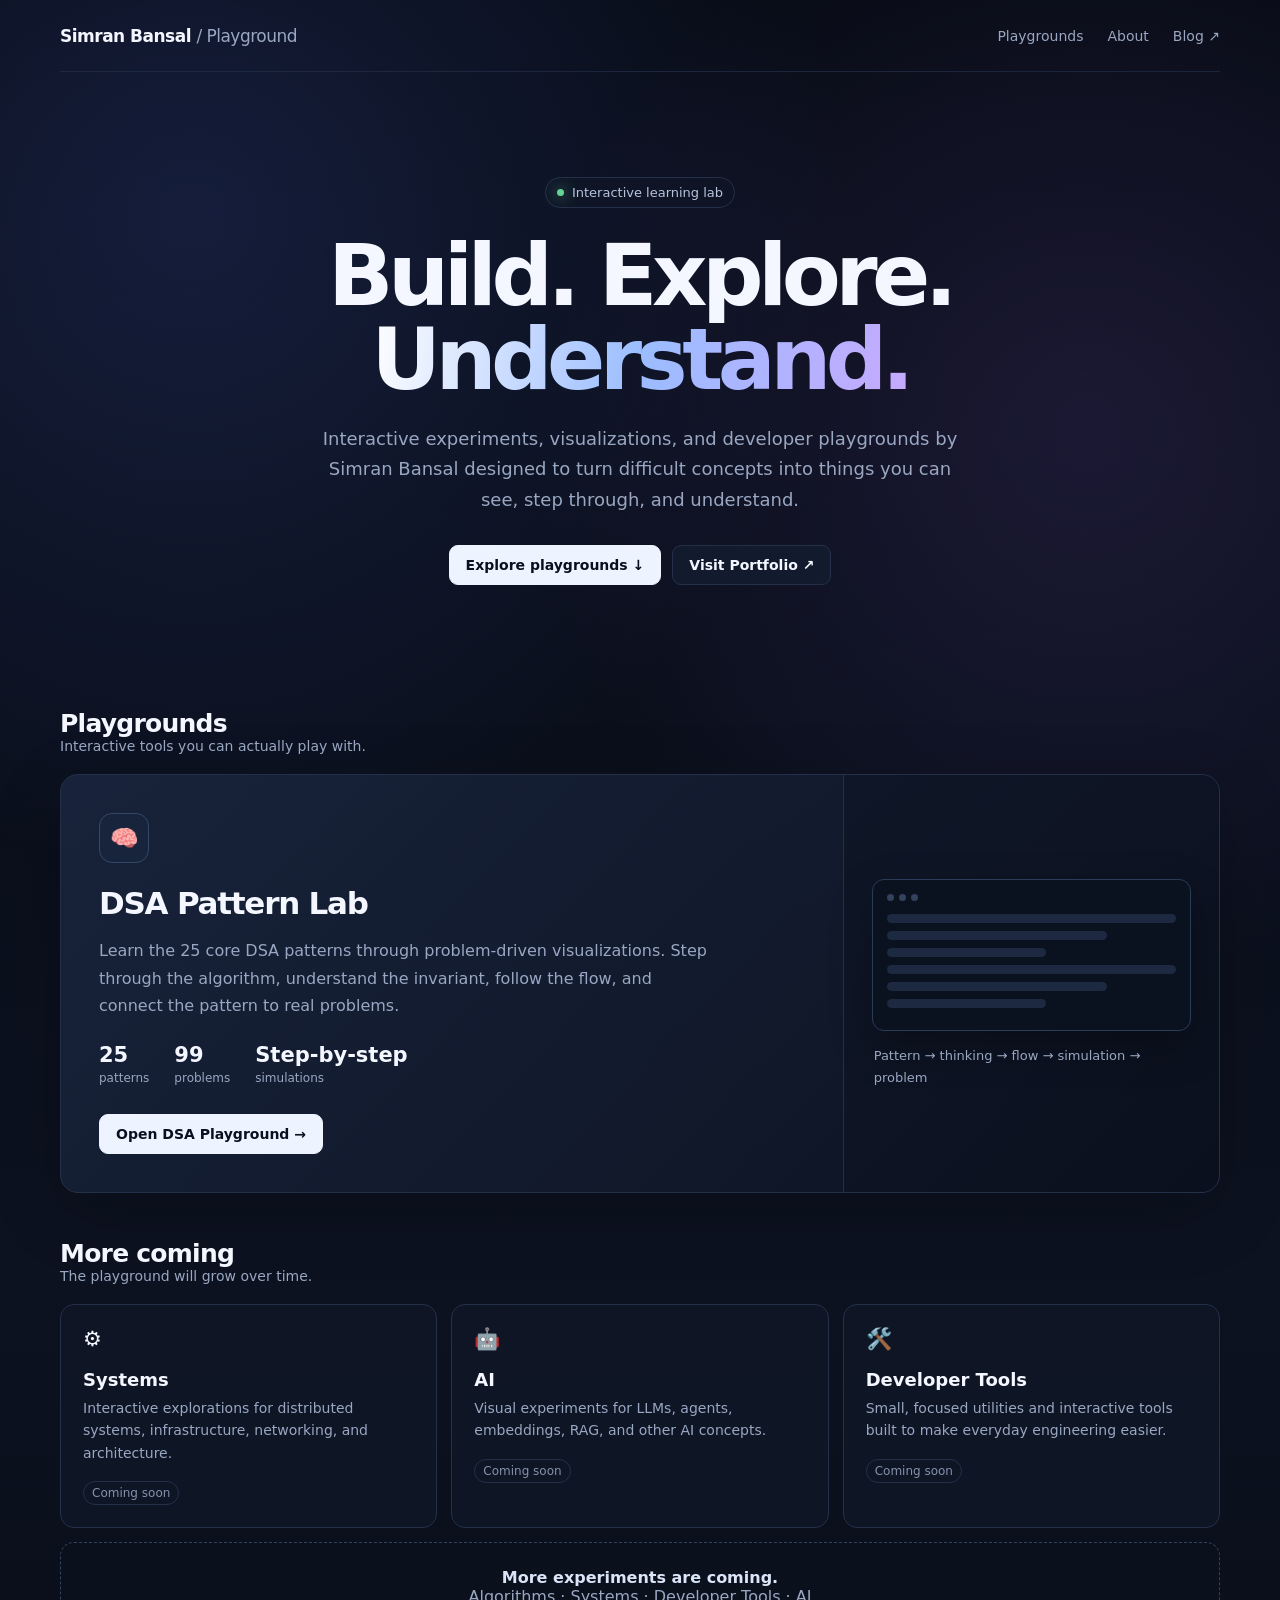
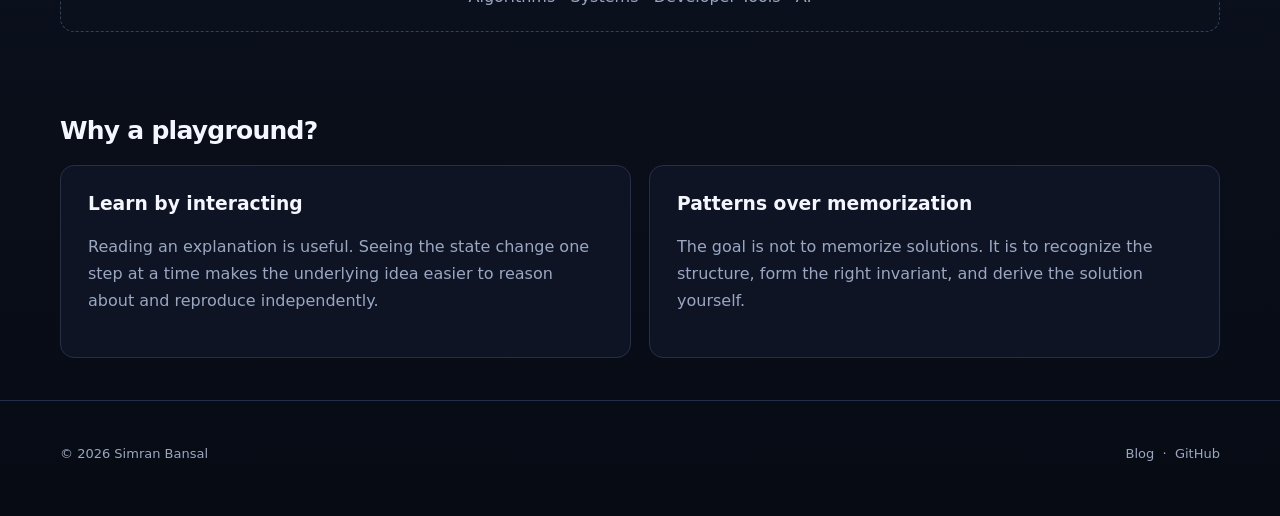
==== index.html @ f6f0a52d "Add files via upload" ====
<!doctype html>
<html lang="en">
<head>
<meta charset="utf-8">
<meta name="viewport" content="width=device-width, initial-scale=1">
<meta name="description" content="Siban Bansal Playground — interactive experiments, visualizations and tools for developers and learners.">
<title>Playground - Simran Bansal</title>
<style>
:root{
  --bg:#070b14;--bg2:#0c1220;--card:rgba(16,23,39,.78);
  --text:#f4f7ff;--muted:#99a7c2;--line:#24304a;
  --accent:#8ab4ff;--accent2:#b79cff;--max:1160px
}
*{box-sizing:border-box}
html{scroll-behavior:smooth}
body{
  margin:0;color:var(--text);font-family:Inter,ui-sans-serif,system-ui,-apple-system,BlinkMacSystemFont,"Segoe UI",sans-serif;
  background:
    radial-gradient(circle at 15% 10%,rgba(89,120,255,.16),transparent 30%),
    radial-gradient(circle at 85% 20%,rgba(164,107,255,.12),transparent 28%),
    linear-gradient(180deg,var(--bg),var(--bg2) 60%,var(--bg))
}
a{color:inherit;text-decoration:none}
.container{width:min(var(--max),calc(100% - 40px));margin:auto}
nav{
  height:72px;display:flex;align-items:center;justify-content:space-between;
  border-bottom:1px solid rgba(36,48,74,.65)
}
.brand{font-weight:750;letter-spacing:-.03em;font-size:17px}
.brand span{color:var(--muted);font-weight:500}
.navlinks{display:flex;gap:24px;color:var(--muted);font-size:14px}
.navlinks a:hover{color:var(--text)}
.hero{padding:105px 0 82px;text-align:center}
.eyebrow{
  display:inline-flex;align-items:center;gap:8px;padding:7px 11px;border:1px solid var(--line);
  border-radius:999px;background:rgba(16,23,39,.6);color:#b7c4dd;font-size:13px
}
.dot{width:7px;height:7px;border-radius:50%;background:#65d391;box-shadow:0 0 15px #65d391}
h1{
  font-size:clamp(48px,8vw,86px);line-height:.98;letter-spacing:-.065em;
  margin:25px 0 22px;font-weight:800
}
.gradient{background:linear-gradient(100deg,#fff,#9bbdff 50%,#c6a9ff);-webkit-background-clip:text;background-clip:text;color:transparent}
.hero p{max-width:650px;margin:0 auto;color:var(--muted);font-size:18px;line-height:1.7}
.actions{display:flex;justify-content:center;gap:11px;margin-top:30px;flex-wrap:wrap}
.btn{
  display:inline-flex;align-items:center;gap:8px;padding:11px 16px;border-radius:9px;
  border:1px solid var(--line);background:#121b2e;font-size:14px;font-weight:650
}
.btn.primary{background:#eef4ff;color:#0a1020;border-color:#eef4ff}
.btn:hover{transform:translateY(-1px)}
section{padding:42px 0}
.section-head{display:flex;justify-content:space-between;align-items:end;margin-bottom:20px}
.section-head h2{margin:0;font-size:25px;letter-spacing:-.03em}
.section-head p{margin:0;color:var(--muted);font-size:14px}
.feature{
  display:grid;grid-template-columns:1.35fr .65fr;gap:0;overflow:hidden;
  border:1px solid var(--line);border-radius:18px;background:linear-gradient(135deg,rgba(25,37,62,.9),rgba(12,18,32,.94));
  box-shadow:0 20px 70px rgba(0,0,0,.2)
}
.feature-main{padding:38px}
.icon{
  width:50px;height:50px;border:1px solid #354766;border-radius:13px;
  display:grid;place-items:center;background:#17243b;font-size:23px
}
.feature h3{font-size:31px;letter-spacing:-.04em;margin:22px 0 10px}
.feature p{color:var(--muted);max-width:620px;line-height:1.7}
.stats{display:flex;gap:25px;margin:24px 0 28px;flex-wrap:wrap}
.stat strong{display:block;font-size:21px}.stat span{font-size:12px;color:var(--muted)}
.feature-side{
  border-left:1px solid var(--line);padding:28px;background:rgba(5,9,18,.22);
  display:flex;flex-direction:column;justify-content:center
}
.mock{
  border:1px solid #2b3b5a;border-radius:12px;background:#0a111f;padding:14px;
  box-shadow:0 15px 40px rgba(0,0,0,.3)
}
.mockbar{display:flex;gap:5px;margin-bottom:13px}.mockbar i{width:7px;height:7px;border-radius:50%;background:#33425d}
.mockrow{height:9px;border-radius:99px;background:#1c2941;margin:8px 0}.mockrow.short{width:55%}.mockrow.mid{width:76%}
.cards{display:grid;grid-template-columns:repeat(3,1fr);gap:14px}
.card{
  padding:22px;border:1px solid var(--line);border-radius:14px;background:var(--card);
  transition:.2s ease
}
.card:hover{transform:translateY(-3px);border-color:#3a4d70}
.card .cardicon{font-size:21px;margin-bottom:18px}
.card h3{margin:0 0 7px;font-size:18px}.card p{margin:0;color:var(--muted);font-size:14px;line-height:1.6}
.status{display:inline-block;margin-top:17px;color:#8492ac;font-size:12px;border:1px solid var(--line);padding:4px 8px;border-radius:999px}
.coming{
  margin-top:14px;padding:25px;border:1px dashed #33415d;border-radius:14px;text-align:center;
  color:var(--muted);background:rgba(12,18,32,.4)
}
.coming strong{color:#dbe5f8}
.about{
  display:grid;grid-template-columns:1fr 1fr;gap:18px
}
.aboutbox{padding:27px;border:1px solid var(--line);border-radius:14px;background:var(--card)}
.aboutbox h3{margin-top:0}.aboutbox p{color:var(--muted);line-height:1.7}
footer{padding:45px 0 55px;border-top:1px solid var(--line);color:var(--muted);font-size:13px}
.footerrow{display:flex;justify-content:space-between;gap:15px;flex-wrap:wrap}
@media(max-width:850px){
  .feature,.about{grid-template-columns:1fr}.feature-side{border-left:0;border-top:1px solid var(--line)}
  .cards{grid-template-columns:1fr 1fr}.hero{padding-top:75px}
}
@media(max-width:560px){
  .container{width:min(var(--max),calc(100% - 28px))}
  .navlinks{gap:12px}.navlinks a:nth-child(2){display:none}
  .cards{grid-template-columns:1fr}.feature-main{padding:27px}h1{font-size:50px}
}
</style>
</head>
<body>

<header>
  <div class="container">
    <nav>
      <a class="brand" href="/">Simran Bansal <span>/ Playground</span></a>
      <div class="navlinks">
        <a href="#playgrounds">Playgrounds</a>
        <a href="#about">About</a>
        <a href="https://blog.sibansal.dev/" target="_blank" rel="noopener">Blog ↗</a>
      </div>
    </nav>
  </div>
</header>

<main>
  <section class="hero">
    <div class="container">
      <div class="eyebrow"><span class="dot"></span> Interactive learning lab</div>
      <h1>Build. Explore.<br><span class="gradient">Understand.</span></h1>
      <p>
        Interactive experiments, visualizations, and developer playgrounds by Simran Bansal
        designed to turn difficult concepts into things you can see, step through, and understand.
      </p>
      <div class="actions">
        <a class="btn primary" href="#playgrounds">Explore playgrounds ↓</a>
        <a class="btn" href="https://sibansal.dev/" target="_blank" rel="noopener">Visit Portfolio ↗</a>
      </div>
    </div>
  </section>

  <section id="playgrounds">
    <div class="container">
      <div class="section-head">
        <div>
          <h2>Playgrounds</h2>
          <p>Interactive tools you can actually play with.</p>
        </div>
      </div>

      <article class="feature">
        <div class="feature-main">
          <div class="icon">🧠</div>
          <h3>DSA Pattern Lab</h3>
          <p>
            Learn the 25 core DSA patterns through problem-driven visualizations.
            Step through the algorithm, understand the invariant, follow the flow,
            and connect the pattern to real problems.
          </p>
          <div class="stats">
            <div class="stat"><strong>25</strong><span>patterns</span></div>
            <div class="stat"><strong>99</strong><span>problems</span></div>
            <div class="stat"><strong>Step-by-step</strong><span>simulations</span></div>
          </div>
          <a class="btn primary" href="https://sibansal.github.io/playground/dsa_25_patterns_all_article_problems_interactive.html" target="_blank" rel="noopener">
            Open DSA Playground →
          </a>
        </div>
        <div class="feature-side">
          <div class="mock" aria-hidden="true">
            <div class="mockbar"><i></i><i></i><i></i></div>
            <div class="mockrow"></div>
            <div class="mockrow mid"></div>
            <div class="mockrow short"></div>
            <div class="mockrow"></div>
            <div class="mockrow mid"></div>
            <div class="mockrow short"></div>
          </div>
          <p style="font-size:13px;color:var(--muted);margin:14px 2px 0">
            Pattern → thinking → flow → simulation → problem
          </p>
        </div>
      </article>

      <div class="section-head" style="margin-top:46px">
        <div><h2>More coming</h2><p>The playground will grow over time.</p></div>
      </div>

      <div class="cards">
        <article class="card">
          <div class="cardicon">⚙️</div>
          <h3>Systems</h3>
          <p>Interactive explorations for distributed systems, infrastructure, networking, and architecture.</p>
          <span class="status">Coming soon</span>
        </article>
        <article class="card">
          <div class="cardicon">🤖</div>
          <h3>AI</h3>
          <p>Visual experiments for LLMs, agents, embeddings, RAG, and other AI concepts.</p>
          <span class="status">Coming soon</span>
        </article>
        <article class="card">
          <div class="cardicon">🛠️</div>
          <h3>Developer Tools</h3>
          <p>Small, focused utilities and interactive tools built to make everyday engineering easier.</p>
          <span class="status">Coming soon</span>
        </article>
      </div>

      <div class="coming">
        <strong>More experiments are coming.</strong><br>
        Algorithms · Systems · Developer Tools · AI
      </div>
    </div>
  </section>

  <section id="about">
    <div class="container">
      <div class="section-head"><div><h2>Why a playground?</h2></div></div>
      <div class="about">
        <div class="aboutbox">
          <h3>Learn by interacting</h3>
          <p>
            Reading an explanation is useful. Seeing the state change one step at a time
            makes the underlying idea easier to reason about and reproduce independently.
          </p>
        </div>
        <div class="aboutbox">
          <h3>Patterns over memorization</h3>
          <p>
            The goal is not to memorize solutions. It is to recognize the structure,
            form the right invariant, and derive the solution yourself.
          </p>
        </div>
      </div>
    </div>
  </section>
</main>

<footer>
  <div class="container footerrow">
    <span>© 2026 Simran Bansal</span>
    <span>
      <a href="https://blog.sibansal.dev/" target="_blank" rel="noopener">Blog</a>
      &nbsp;·&nbsp;
      <a href="https://github.com/sibansal" target="_blank" rel="noopener">GitHub</a>
    </span>
  </div>
</footer>

</body>
</html>
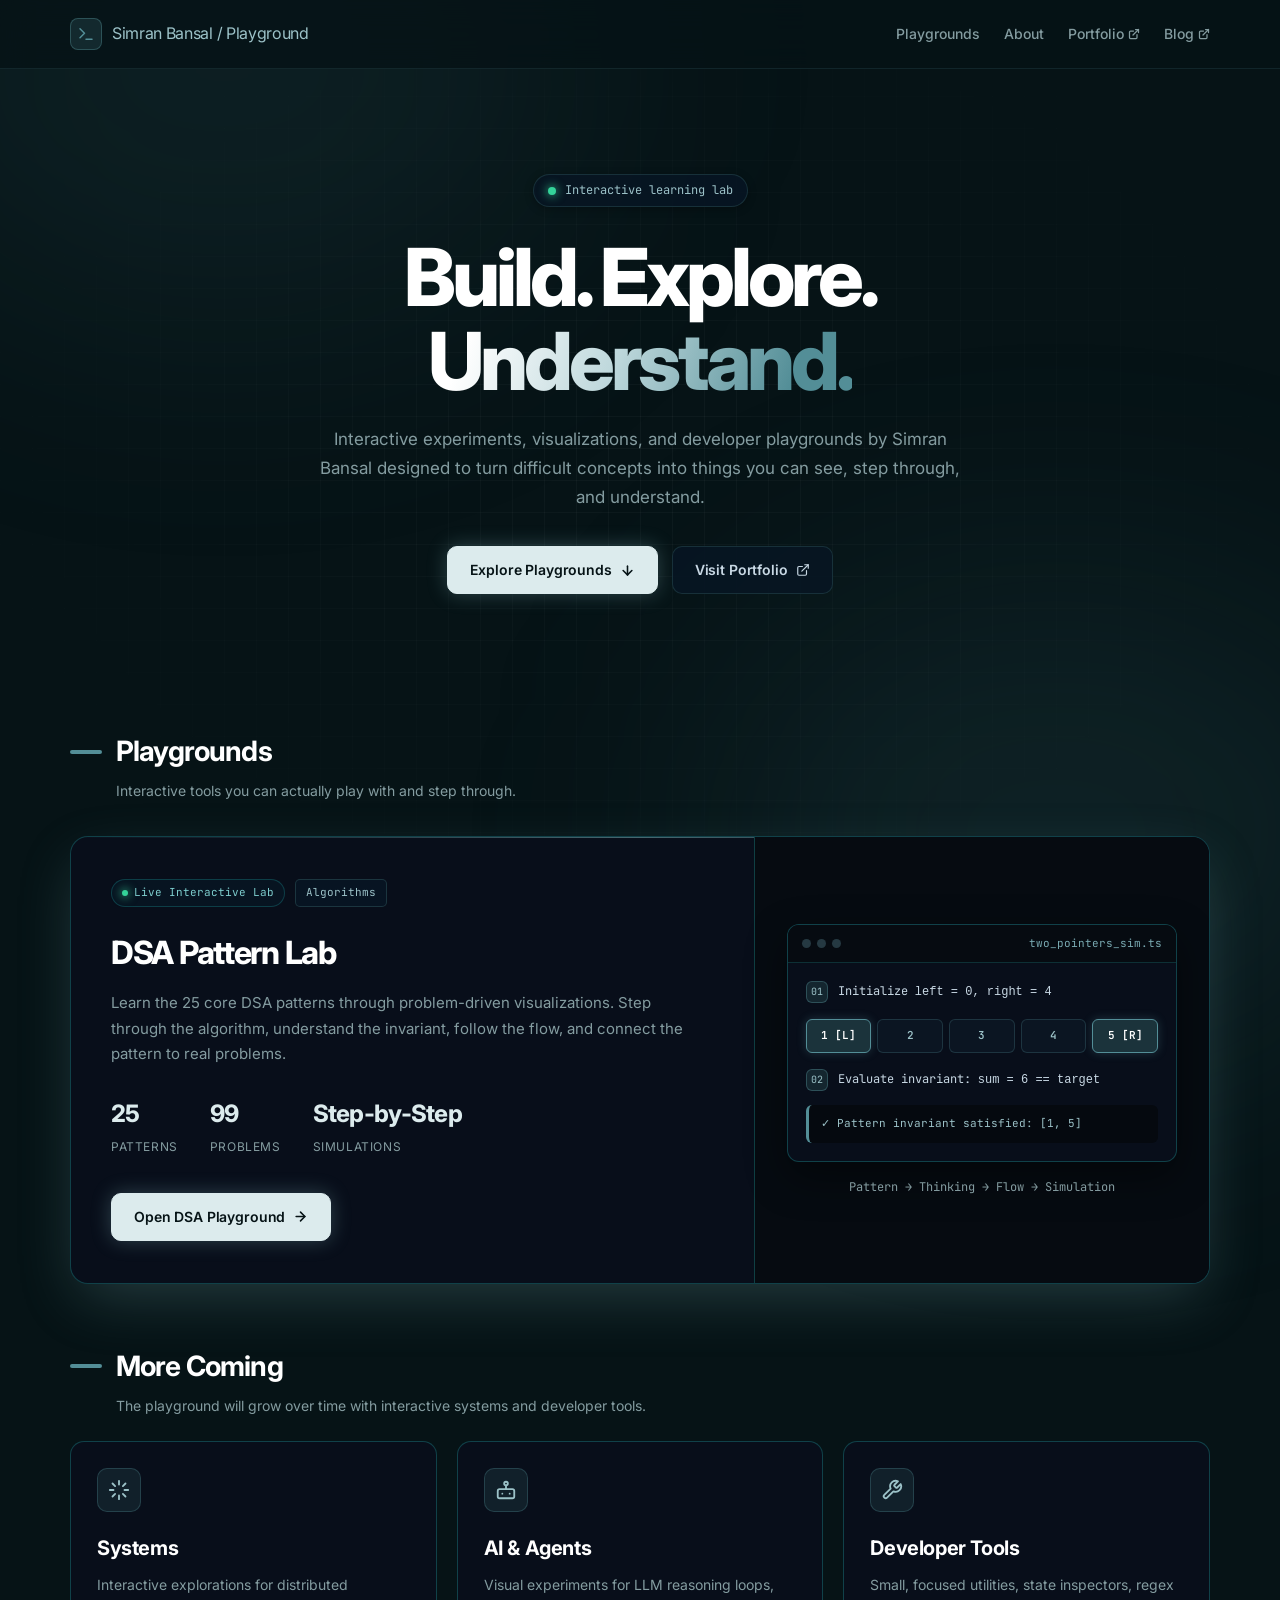
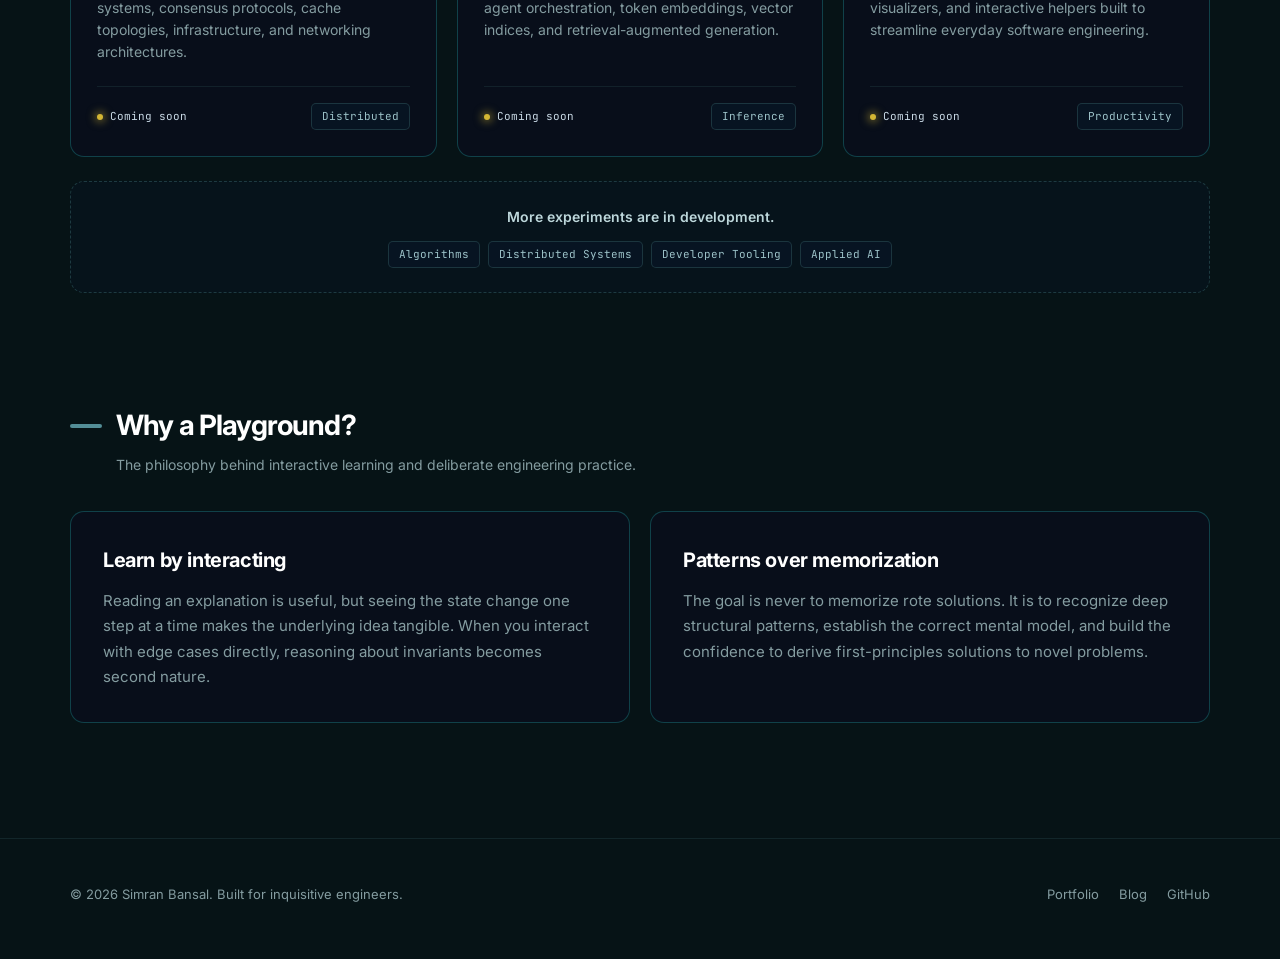
==== commit 4b21a3ac: "feat: adopt Dark Teal theme and modularize into plain HTML/CSS/JS" ====
--- a/index.html
+++ b/index.html
@@ -1,253 +1,371 @@
 <!doctype html>
-<html lang="en">
+<html lang="en" class="scroll-smooth">
+
 <head>
-<meta charset="utf-8">
-<meta name="viewport" content="width=device-width, initial-scale=1">
-<meta name="description" content="Siban Bansal Playground — interactive experiments, visualizations and tools for developers and learners.">
-<title>Playground - Simran Bansal</title>
-<style>
-:root{
-  --bg:#070b14;--bg2:#0c1220;--card:rgba(16,23,39,.78);
-  --text:#f4f7ff;--muted:#99a7c2;--line:#24304a;
-  --accent:#8ab4ff;--accent2:#b79cff;--max:1160px
-}
-*{box-sizing:border-box}
-html{scroll-behavior:smooth}
-body{
-  margin:0;color:var(--text);font-family:Inter,ui-sans-serif,system-ui,-apple-system,BlinkMacSystemFont,"Segoe UI",sans-serif;
-  background:
-    radial-gradient(circle at 15% 10%,rgba(89,120,255,.16),transparent 30%),
-    radial-gradient(circle at 85% 20%,rgba(164,107,255,.12),transparent 28%),
-    linear-gradient(180deg,var(--bg),var(--bg2) 60%,var(--bg))
-}
-a{color:inherit;text-decoration:none}
-.container{width:min(var(--max),calc(100% - 40px));margin:auto}
-nav{
-  height:72px;display:flex;align-items:center;justify-content:space-between;
-  border-bottom:1px solid rgba(36,48,74,.65)
-}
-.brand{font-weight:750;letter-spacing:-.03em;font-size:17px}
-.brand span{color:var(--muted);font-weight:500}
-.navlinks{display:flex;gap:24px;color:var(--muted);font-size:14px}
-.navlinks a:hover{color:var(--text)}
-.hero{padding:105px 0 82px;text-align:center}
-.eyebrow{
-  display:inline-flex;align-items:center;gap:8px;padding:7px 11px;border:1px solid var(--line);
-  border-radius:999px;background:rgba(16,23,39,.6);color:#b7c4dd;font-size:13px
-}
-.dot{width:7px;height:7px;border-radius:50%;background:#65d391;box-shadow:0 0 15px #65d391}
-h1{
-  font-size:clamp(48px,8vw,86px);line-height:.98;letter-spacing:-.065em;
-  margin:25px 0 22px;font-weight:800
-}
-.gradient{background:linear-gradient(100deg,#fff,#9bbdff 50%,#c6a9ff);-webkit-background-clip:text;background-clip:text;color:transparent}
-.hero p{max-width:650px;margin:0 auto;color:var(--muted);font-size:18px;line-height:1.7}
-.actions{display:flex;justify-content:center;gap:11px;margin-top:30px;flex-wrap:wrap}
-.btn{
-  display:inline-flex;align-items:center;gap:8px;padding:11px 16px;border-radius:9px;
-  border:1px solid var(--line);background:#121b2e;font-size:14px;font-weight:650
-}
-.btn.primary{background:#eef4ff;color:#0a1020;border-color:#eef4ff}
-.btn:hover{transform:translateY(-1px)}
-section{padding:42px 0}
-.section-head{display:flex;justify-content:space-between;align-items:end;margin-bottom:20px}
-.section-head h2{margin:0;font-size:25px;letter-spacing:-.03em}
-.section-head p{margin:0;color:var(--muted);font-size:14px}
-.feature{
-  display:grid;grid-template-columns:1.35fr .65fr;gap:0;overflow:hidden;
-  border:1px solid var(--line);border-radius:18px;background:linear-gradient(135deg,rgba(25,37,62,.9),rgba(12,18,32,.94));
-  box-shadow:0 20px 70px rgba(0,0,0,.2)
-}
-.feature-main{padding:38px}
-.icon{
-  width:50px;height:50px;border:1px solid #354766;border-radius:13px;
-  display:grid;place-items:center;background:#17243b;font-size:23px
-}
-.feature h3{font-size:31px;letter-spacing:-.04em;margin:22px 0 10px}
-.feature p{color:var(--muted);max-width:620px;line-height:1.7}
-.stats{display:flex;gap:25px;margin:24px 0 28px;flex-wrap:wrap}
-.stat strong{display:block;font-size:21px}.stat span{font-size:12px;color:var(--muted)}
-.feature-side{
-  border-left:1px solid var(--line);padding:28px;background:rgba(5,9,18,.22);
-  display:flex;flex-direction:column;justify-content:center
-}
-.mock{
-  border:1px solid #2b3b5a;border-radius:12px;background:#0a111f;padding:14px;
-  box-shadow:0 15px 40px rgba(0,0,0,.3)
-}
-.mockbar{display:flex;gap:5px;margin-bottom:13px}.mockbar i{width:7px;height:7px;border-radius:50%;background:#33425d}
-.mockrow{height:9px;border-radius:99px;background:#1c2941;margin:8px 0}.mockrow.short{width:55%}.mockrow.mid{width:76%}
-.cards{display:grid;grid-template-columns:repeat(3,1fr);gap:14px}
-.card{
-  padding:22px;border:1px solid var(--line);border-radius:14px;background:var(--card);
-  transition:.2s ease
-}
-.card:hover{transform:translateY(-3px);border-color:#3a4d70}
-.card .cardicon{font-size:21px;margin-bottom:18px}
-.card h3{margin:0 0 7px;font-size:18px}.card p{margin:0;color:var(--muted);font-size:14px;line-height:1.6}
-.status{display:inline-block;margin-top:17px;color:#8492ac;font-size:12px;border:1px solid var(--line);padding:4px 8px;border-radius:999px}
-.coming{
-  margin-top:14px;padding:25px;border:1px dashed #33415d;border-radius:14px;text-align:center;
-  color:var(--muted);background:rgba(12,18,32,.4)
-}
-.coming strong{color:#dbe5f8}
-.about{
-  display:grid;grid-template-columns:1fr 1fr;gap:18px
-}
-.aboutbox{padding:27px;border:1px solid var(--line);border-radius:14px;background:var(--card)}
-.aboutbox h3{margin-top:0}.aboutbox p{color:var(--muted);line-height:1.7}
-footer{padding:45px 0 55px;border-top:1px solid var(--line);color:var(--muted);font-size:13px}
-.footerrow{display:flex;justify-content:space-between;gap:15px;flex-wrap:wrap}
-@media(max-width:850px){
-  .feature,.about{grid-template-columns:1fr}.feature-side{border-left:0;border-top:1px solid var(--line)}
-  .cards{grid-template-columns:1fr 1fr}.hero{padding-top:75px}
-}
-@media(max-width:560px){
-  .container{width:min(var(--max),calc(100% - 28px))}
-  .navlinks{gap:12px}.navlinks a:nth-child(2){display:none}
-  .cards{grid-template-columns:1fr}.feature-main{padding:27px}h1{font-size:50px}
-}
-</style>
+  <meta charset="utf-8">
+  <meta name="viewport" content="width=device-width, initial-scale=1">
+  <title>Playground — Simran Bansal</title>
+  <meta name="description"
+    content="Simran Bansal Playground — interactive experiments, visualizations, and developer labs designed to turn complex concepts into intuitive systems.">
+  <link rel="icon" type="image/svg+xml"
+    href="data:image/svg+xml,<svg xmlns='http://www.w3.org/2000/svg' viewBox='0 0 24 24' fill='none' stroke='%23538e97' stroke-width='2'><path d='M4 17l6-6-6-6M12 19h8'/></svg>">
+  <link rel="preconnect" href="https://fonts.googleapis.com">
+  <link rel="preconnect" href="https://fonts.gstatic.com" crossorigin>
+  <link
+    href="https://fonts.googleapis.com/css2?family=Inter:wght@300;400;500;600;700;800&family=JetBrains+Mono:wght@400;500;600&display=swap"
+    rel="stylesheet">
+  <link rel="stylesheet" href="css/theme.css">
+  <link rel="stylesheet" href="css/main.css">
 </head>
+
 <body>
 
-<header>
-  <div class="container">
-    <nav>
-      <a class="brand" href="/">Simran Bansal <span>/ Playground</span></a>
-      <div class="navlinks">
-        <a href="#playgrounds">Playgrounds</a>
-        <a href="#about">About</a>
-        <a href="https://blog.sibansal.dev/" target="_blank" rel="noopener">Blog ↗</a>
-      </div>
-    </nav>
-  </div>
-</header>
-
-<main>
-  <section class="hero">
+  <!-- Ambient Glow Layers (sibansal v3.0 BgGlow) -->
+  <div class="bg-glow-tl" aria-hidden="true"></div>
+  <div class="bg-glow-br" aria-hidden="true"></div>
+  <div class="bg-grid-faint" aria-hidden="true"></div>
+
+  <!-- Header / Navigation -->
+  <header>
     <div class="container">
-      <div class="eyebrow"><span class="dot"></span> Interactive learning lab</div>
-      <h1>Build. Explore.<br><span class="gradient">Understand.</span></h1>
-      <p>
-        Interactive experiments, visualizations, and developer playgrounds by Simran Bansal
-        designed to turn difficult concepts into things you can see, step through, and understand.
-      </p>
-      <div class="actions">
-        <a class="btn primary" href="#playgrounds">Explore playgrounds ↓</a>
-        <a class="btn" href="https://sibansal.dev/" target="_blank" rel="noopener">Visit Portfolio ↗</a>
+      <div class="nav-inner">
+        <a href="/" class="brand">
+          <div class="brand-icon">
+            <svg width="18" height="18" viewBox="0 0 24 24" fill="none" stroke="currentColor" stroke-width="2"
+              stroke-linecap="round" stroke-linejoin="round">
+              <polyline points="4 17 10 11 4 5"></polyline>
+              <line x1="12" y1="19" x2="20" y2="19"></line>
+            </svg>
+          </div>
+          <span>Simran Bansal <span>/ Playground</span></span>
+        </a>
+
+        <nav class="nav-links">
+          <a href="#playgrounds">Playgrounds</a>
+          <a href="#about">About</a>
+          <a href="https://sibansal.dev/" target="_blank" rel="noopener noreferrer" class="ext-link">
+            <span>Portfolio</span>
+            <svg width="12" height="12" viewBox="0 0 24 24" fill="none" stroke="currentColor" stroke-width="2.5"
+              stroke-linecap="round" stroke-linejoin="round">
+              <path d="M18 13v6a2 2 0 0 1-2 2H5a2 2 0 0 1-2-2V8a2 2 0 0 1 2-2h6"></path>
+              <polyline points="15 3 21 3 21 9"></polyline>
+              <line x1="10" y1="14" x2="21" y2="3"></line>
+            </svg>
+          </a>
+          <a href="https://blog.sibansal.dev/" target="_blank" rel="noopener noreferrer" class="ext-link">
+            <span>Blog</span>
+            <svg width="12" height="12" viewBox="0 0 24 24" fill="none" stroke="currentColor" stroke-width="2.5"
+              stroke-linecap="round" stroke-linejoin="round">
+              <path d="M18 13v6a2 2 0 0 1-2 2H5a2 2 0 0 1-2-2V8a2 2 0 0 1 2-2h6"></path>
+              <polyline points="15 3 21 3 21 9"></polyline>
+              <line x1="10" y1="14" x2="21" y2="3"></line>
+            </svg>
+          </a>
+        </nav>
       </div>
     </div>
-  </section>
-
-  <section id="playgrounds">
+  </header>
+
+  <main>
+    <!-- Hero Section -->
+    <section class="hero">
+      <div class="container">
+        <div class="status-badge">
+          <span class="green-dot"></span>
+          <span>Interactive learning lab</span>
+        </div>
+
+        <h1>
+          Build. Explore.<br>
+          <span class="hero-gradient">Understand.</span>
+        </h1>
+
+        <p>
+          Interactive experiments, visualizations, and developer playgrounds by Simran Bansal
+          designed to turn difficult concepts into things you can see, step through, and understand.
+        </p>
+
+        <div class="hero-actions">
+          <a class="btn btn-primary" href="#playgrounds">
+            <span>Explore Playgrounds</span>
+            <svg width="15" height="15" viewBox="0 0 24 24" fill="none" stroke="currentColor" stroke-width="2.5"
+              stroke-linecap="round" stroke-linejoin="round">
+              <line x1="12" y1="5" x2="12" y2="19"></line>
+              <polyline points="19 12 12 19 5 12"></polyline>
+            </svg>
+          </a>
+          <a class="btn btn-secondary" href="https://sibansal.dev/" target="_blank" rel="noopener noreferrer">
+            <span>Visit Portfolio</span>
+            <svg width="14" height="14" viewBox="0 0 24 24" fill="none" stroke="currentColor" stroke-width="2"
+              stroke-linecap="round" stroke-linejoin="round">
+              <path d="M18 13v6a2 2 0 0 1-2 2H5a2 2 0 0 1-2-2V8a2 2 0 0 1 2-2h6"></path>
+              <polyline points="15 3 21 3 21 9"></polyline>
+              <line x1="10" y1="14" x2="21" y2="3"></line>
+            </svg>
+          </a>
+        </div>
+      </div>
+    </section>
+
+    <!-- Playgrounds Section -->
+    <section id="playgrounds">
+      <div class="container">
+        <div class="section-header">
+          <div class="section-title-wrap">
+            <span class="section-bar"></span>
+            <h2>Playgrounds</h2>
+          </div>
+          <p>Interactive tools you can actually play with and step through.</p>
+        </div>
+
+        <!-- Featured Lab: DSA Pattern Lab -->
+        <div class="tilt-wrap" data-tilt>
+          <div class="tilt-inner">
+            <article class="feature-card">
+              <div class="feature-main">
+                <div>
+                  <div class="feature-badge-row">
+                    <span class="tag-pill">
+                      <span class="green-dot" style="width:6px;height:6px;"></span>
+                      Live Interactive Lab
+                    </span>
+                    <span class="tag-mono">Algorithms</span>
+                  </div>
+
+                  <h3>DSA Pattern Lab</h3>
+                  <p>
+                    Learn the 25 core DSA patterns through problem-driven visualizations.
+                    Step through the algorithm, understand the invariant, follow the flow,
+                    and connect the pattern to real problems.
+                  </p>
+
+                  <div class="stats-row">
+                    <div class="stat-item">
+                      <strong>25</strong>
+                      <span>Patterns</span>
+                    </div>
+                    <div class="stat-item">
+                      <strong>99</strong>
+                      <span>Problems</span>
+                    </div>
+                    <div class="stat-item">
+                      <strong>Step-by-Step</strong>
+                      <span>Simulations</span>
+                    </div>
+                  </div>
+                </div>
+
+                <div>
+                  <a class="btn btn-primary" href="./dsa_25_patterns_all_article_problems_interactive.html">
+                    <span>Open DSA Playground</span>
+                    <svg width="15" height="15" viewBox="0 0 24 24" fill="none" stroke="currentColor" stroke-width="2.5"
+                      stroke-linecap="round" stroke-linejoin="round">
+                      <line x1="5" y1="12" x2="19" y2="12"></line>
+                      <polyline points="12 5 19 12 12 19"></polyline>
+                    </svg>
+                  </a>
+                </div>
+              </div>
+
+              <!-- Interactive Mock Terminal / Simulation Preview -->
+              <div class="feature-side">
+                <div class="mock-window">
+                  <div class="mock-header">
+                    <div class="mock-dots">
+                      <span></span><span></span><span></span>
+                    </div>
+                    <span class="mock-title">two_pointers_sim.ts</span>
+                  </div>
+                  <div class="mock-body">
+                    <div class="mock-step">
+                      <span class="mock-step-num">01</span>
+                      <span>Initialize <code>left = 0, right = 4</code></span>
+                    </div>
+                    <div class="mock-array">
+                      <div class="mock-cell active">1 [L]</div>
+                      <div class="mock-cell">2</div>
+                      <div class="mock-cell">3</div>
+                      <div class="mock-cell">4</div>
+                      <div class="mock-cell active">5 [R]</div>
+                    </div>
+                    <div class="mock-step">
+                      <span class="mock-step-num">02</span>
+                      <span>Evaluate invariant: <code>sum = 6 == target</code></span>
+                    </div>
+                    <div class="mock-console">
+                      ✓ Pattern invariant satisfied: [1, 5]
+                    </div>
+                  </div>
+                </div>
+                <p
+                  style="font-family:'JetBrains Mono',monospace;font-size:12px;color:var(--text-muted);margin:16px 2px 0;text-align:center;">
+                  Pattern → Thinking → Flow → Simulation
+                </p>
+              </div>
+            </article>
+          </div>
+        </div>
+
+        <!-- Future Labs Grid -->
+        <div class="section-header" style="margin-top: 60px; margin-bottom: 20px;">
+          <div class="section-title-wrap">
+            <span class="section-bar"></span>
+            <h2>More Coming</h2>
+          </div>
+          <p>The playground will grow over time with interactive systems and developer tools.</p>
+        </div>
+
+        <div class="cards-grid">
+          <!-- Systems Card -->
+          <div class="tilt-wrap" data-tilt>
+            <div class="tilt-inner">
+              <article class="card">
+                <div>
+                  <div class="card-icon-wrap">
+                    <svg width="22" height="22" viewBox="0 0 24 24" fill="none" stroke="currentColor" stroke-width="2"
+                      stroke-linecap="round" stroke-linejoin="round">
+                      <path
+                        d="M12 2v4M12 18v4M4.93 4.93l2.83 2.83M16.24 16.24l2.83 2.83M2 12h4M18 12h4M4.93 19.07l2.83-2.83M16.24 7.76l2.83-2.83">
+                      </path>
+                    </svg>
+                  </div>
+                  <h3>Systems</h3>
+                  <p>Interactive explorations for distributed systems, consensus protocols, cache topologies,
+                    infrastructure, and networking architectures.</p>
+                </div>
+                <div class="card-footer">
+                  <span class="status-upcoming">
+                    <span class="yellow-dot"></span>
+                    Coming soon
+                  </span>
+                  <span class="tag-mono">Distributed</span>
+                </div>
+              </article>
+            </div>
+          </div>
+
+          <!-- AI Card -->
+          <div class="tilt-wrap" data-tilt>
+            <div class="tilt-inner">
+              <article class="card">
+                <div>
+                  <div class="card-icon-wrap">
+                    <svg width="22" height="22" viewBox="0 0 24 24" fill="none" stroke="currentColor" stroke-width="2"
+                      stroke-linecap="round" stroke-linejoin="round">
+                      <rect x="3" y="11" width="18" height="10" rx="2"></rect>
+                      <circle cx="12" cy="5" r="2"></circle>
+                      <path d="M12 7v4"></path>
+                      <line x1="8" y1="16" x2="8" y2="16"></line>
+                      <line x1="16" y1="16" x2="16" y2="16"></line>
+                    </svg>
+                  </div>
+                  <h3>AI & Agents</h3>
+                  <p>Visual experiments for LLM reasoning loops, agent orchestration, token embeddings, vector indices,
+                    and retrieval-augmented generation.</p>
+                </div>
+                <div class="card-footer">
+                  <span class="status-upcoming">
+                    <span class="yellow-dot"></span>
+                    Coming soon
+                  </span>
+                  <span class="tag-mono">Inference</span>
+                </div>
+              </article>
+            </div>
+          </div>
+
+          <!-- Developer Tools Card -->
+          <div class="tilt-wrap" data-tilt>
+            <div class="tilt-inner">
+              <article class="card">
+                <div>
+                  <div class="card-icon-wrap">
+                    <svg width="22" height="22" viewBox="0 0 24 24" fill="none" stroke="currentColor" stroke-width="2"
+                      stroke-linecap="round" stroke-linejoin="round">
+                      <path
+                        d="M14.7 6.3a1 1 0 0 0 0 1.4l1.6 1.6a1 1 0 0 0 1.4 0l3.77-3.77a6 6 0 0 1-7.94 7.94l-6.91 6.91a2.12 2.12 0 0 1-3-3l6.91-6.91a6 6 0 0 1 7.94-7.94l-3.76 3.76z">
+                      </path>
+                    </svg>
+                  </div>
+                  <h3>Developer Tools</h3>
+                  <p>Small, focused utilities, state inspectors, regex visualizers, and interactive helpers built to
+                    streamline everyday software engineering.</p>
+                </div>
+                <div class="card-footer">
+                  <span class="status-upcoming">
+                    <span class="yellow-dot"></span>
+                    Coming soon
+                  </span>
+                  <span class="tag-mono">Productivity</span>
+                </div>
+              </article>
+            </div>
+          </div>
+        </div>
+
+        <!-- Coming Soon Strip -->
+        <div class="coming-banner">
+          <strong>More experiments are in development.</strong>
+          <div class="coming-tags">
+            <span class="tag-mono">Algorithms</span>
+            <span class="tag-mono">Distributed Systems</span>
+            <span class="tag-mono">Developer Tooling</span>
+            <span class="tag-mono">Applied AI</span>
+          </div>
+        </div>
+      </div>
+    </section>
+
+    <!-- About Section -->
+    <section id="about">
+      <div class="container">
+        <div class="section-header">
+          <div class="section-title-wrap">
+            <span class="section-bar"></span>
+            <h2>Why a Playground?</h2>
+          </div>
+          <p>The philosophy behind interactive learning and deliberate engineering practice.</p>
+        </div>
+
+        <div class="about-grid">
+          <div class="about-card">
+            <h3>Learn by interacting</h3>
+            <p>
+              Reading an explanation is useful, but seeing the state change one step at a time
+              makes the underlying idea tangible. When you interact with edge cases directly,
+              reasoning about invariants becomes second nature.
+            </p>
+          </div>
+
+          <div class="about-card">
+            <h3>Patterns over memorization</h3>
+            <p>
+              The goal is never to memorize rote solutions. It is to recognize deep structural
+              patterns, establish the correct mental model, and build the confidence to derive
+              first-principles solutions to novel problems.
+            </p>
+          </div>
+        </div>
+      </div>
+    </section>
+  </main>
+
+  <!-- Footer -->
+  <footer>
     <div class="container">
-      <div class="section-head">
-        <div>
-          <h2>Playgrounds</h2>
-          <p>Interactive tools you can actually play with.</p>
-        </div>
-      </div>
-
-      <article class="feature">
-        <div class="feature-main">
-          <div class="icon">🧠</div>
-          <h3>DSA Pattern Lab</h3>
-          <p>
-            Learn the 25 core DSA patterns through problem-driven visualizations.
-            Step through the algorithm, understand the invariant, follow the flow,
-            and connect the pattern to real problems.
-          </p>
-          <div class="stats">
-            <div class="stat"><strong>25</strong><span>patterns</span></div>
-            <div class="stat"><strong>99</strong><span>problems</span></div>
-            <div class="stat"><strong>Step-by-step</strong><span>simulations</span></div>
-          </div>
-          <a class="btn primary" href="https://sibansal.github.io/playground/dsa_25_patterns_all_article_problems_interactive.html" target="_blank" rel="noopener">
-            Open DSA Playground →
-          </a>
-        </div>
-        <div class="feature-side">
-          <div class="mock" aria-hidden="true">
-            <div class="mockbar"><i></i><i></i><i></i></div>
-            <div class="mockrow"></div>
-            <div class="mockrow mid"></div>
-            <div class="mockrow short"></div>
-            <div class="mockrow"></div>
-            <div class="mockrow mid"></div>
-            <div class="mockrow short"></div>
-          </div>
-          <p style="font-size:13px;color:var(--muted);margin:14px 2px 0">
-            Pattern → thinking → flow → simulation → problem
-          </p>
-        </div>
-      </article>
-
-      <div class="section-head" style="margin-top:46px">
-        <div><h2>More coming</h2><p>The playground will grow over time.</p></div>
-      </div>
-
-      <div class="cards">
-        <article class="card">
-          <div class="cardicon">⚙️</div>
-          <h3>Systems</h3>
-          <p>Interactive explorations for distributed systems, infrastructure, networking, and architecture.</p>
-          <span class="status">Coming soon</span>
-        </article>
-        <article class="card">
-          <div class="cardicon">🤖</div>
-          <h3>AI</h3>
-          <p>Visual experiments for LLMs, agents, embeddings, RAG, and other AI concepts.</p>
-          <span class="status">Coming soon</span>
-        </article>
-        <article class="card">
-          <div class="cardicon">🛠️</div>
-          <h3>Developer Tools</h3>
-          <p>Small, focused utilities and interactive tools built to make everyday engineering easier.</p>
-          <span class="status">Coming soon</span>
-        </article>
-      </div>
-
-      <div class="coming">
-        <strong>More experiments are coming.</strong><br>
-        Algorithms · Systems · Developer Tools · AI
+      <div class="footer-row">
+        <span>© 2026 Simran Bansal. Built for inquisitive engineers.</span>
+        <div class="footer-links">
+          <a href="https://sibansal.dev/" target="_blank" rel="noopener noreferrer">Portfolio</a>
+          <a href="https://blog.sibansal.dev/" target="_blank" rel="noopener noreferrer">Blog</a>
+          <a href="https://github.com/sibansal" target="_blank" rel="noopener noreferrer">GitHub</a>
+        </div>
       </div>
     </div>
-  </section>
-
-  <section id="about">
-    <div class="container">
-      <div class="section-head"><div><h2>Why a playground?</h2></div></div>
-      <div class="about">
-        <div class="aboutbox">
-          <h3>Learn by interacting</h3>
-          <p>
-            Reading an explanation is useful. Seeing the state change one step at a time
-            makes the underlying idea easier to reason about and reproduce independently.
-          </p>
-        </div>
-        <div class="aboutbox">
-          <h3>Patterns over memorization</h3>
-          <p>
-            The goal is not to memorize solutions. It is to recognize the structure,
-            form the right invariant, and derive the solution yourself.
-          </p>
-        </div>
-      </div>
-    </div>
-  </section>
-</main>
-
-<footer>
-  <div class="container footerrow">
-    <span>© 2026 Simran Bansal</span>
-    <span>
-      <a href="https://blog.sibansal.dev/" target="_blank" rel="noopener">Blog</a>
-      &nbsp;·&nbsp;
-      <a href="https://github.com/sibansal" target="_blank" rel="noopener">GitHub</a>
-    </span>
-  </div>
-</footer>
-
+  </footer>
+
+  <!-- Modular Tilt Interaction Script -->
+  <script src="js/tilt.js"></script>
 </body>
-</html>
+
+</html>
--- a/css/theme.css
+++ b/css/theme.css
@@ -0,0 +1,174 @@
+/* =========================================================
+   sibansal · Dark Teal Theme — Core Design Tokens & Base
+   Extracted from sibansal/portfolio (v3.0)
+   ========================================================= */
+
+:root {
+  /* Brand Teal Palette */
+  --bg: #061316;
+  --primary: #538e97;
+  --accent-100: #DCEBED;
+  --accent-200: #BDD7DB;
+  --accent-300: #9CC2C8;
+  --accent-400: #79AAB2;
+  --accent-500: #4F8C96;
+  --accent-600: #437882;
+  --accent-700: #37666D;
+  --accent-800: #294C52;
+
+  /* Raw Card & Surface Tokens */
+  --card-bg: #080e1a;
+  --card-border: rgba(32, 160, 160, 0.35);
+  --card-hover-border: #538e97;
+  --portrait-border: rgba(32, 160, 160, 0.35);
+  --strip-bg: #060b11;
+  --strip-border-top: rgba(32, 160, 160, 0.25);
+  --pill-text: #7ecece;
+  --pill-bg: rgba(8, 22, 36, 0.85);
+  --pill-border: rgba(32, 160, 160, 0.3);
+  --status-text: #c8d8e4;
+  --text-muted: #849ca0;
+  --text-dim: #5c7478;
+
+  /* Glow & Shadow Tokens */
+  --card-elevated-shadow: 0 20px 60px -10px rgba(132, 190, 194, 0.25);
+  --btn-glow: 0 0 20px rgba(132, 190, 194, 0.3);
+  --btn-glow-hover: 0 0 32px rgba(132, 190, 194, 0.5);
+
+  --max-w: 1140px;
+}
+
+*, *::before, *::after {
+  box-sizing: border-box;
+  margin: 0;
+  padding: 0;
+}
+
+::selection {
+  background: var(--primary);
+  color: #ffffff;
+}
+
+html {
+  scroll-behavior: smooth;
+  background-color: var(--bg);
+  color: #f1f5f9;
+  font-family: 'Inter', -apple-system, BlinkMacSystemFont, "Segoe UI", Roboto, sans-serif;
+  line-height: 1.6;
+}
+
+body {
+  background-color: var(--bg);
+  color: #e2e8f0;
+  min-height: 100vh;
+  position: relative;
+  overflow-x: hidden;
+  -webkit-font-smoothing: antialiased;
+  -moz-osx-font-smoothing: grayscale;
+}
+
+a {
+  color: inherit;
+  text-decoration: none;
+  transition: color 0.2s ease;
+}
+
+/* Ambient Background Glows */
+.bg-glow-tl {
+  position: fixed;
+  top: -20%;
+  left: -10%;
+  width: 55%;
+  height: 55%;
+  border-radius: 50%;
+  background: rgba(67, 120, 130, 0.12);
+  filter: blur(130px);
+  pointer-events: none;
+  z-index: 0;
+}
+
+.bg-glow-br {
+  position: fixed;
+  bottom: -20%;
+  right: -10%;
+  width: 55%;
+  height: 55%;
+  border-radius: 50%;
+  background: rgba(79, 140, 150, 0.12);
+  filter: blur(130px);
+  pointer-events: none;
+  z-index: 0;
+}
+
+.bg-grid-faint {
+  position: fixed;
+  inset: 0;
+  background-image: linear-gradient(to right, rgba(255, 255, 255, 0.035) 1px, transparent 1px),
+                    linear-gradient(to bottom, rgba(255, 255, 255, 0.035) 1px, transparent 1px);
+  background-size: 32px 32px;
+  mask-image: radial-gradient(ellipse at center, black, transparent 80%);
+  -webkit-mask-image: radial-gradient(ellipse at center, black, transparent 80%);
+  pointer-events: none;
+  z-index: 0;
+}
+
+.container {
+  width: min(var(--max-w), calc(100% - 48px));
+  margin-inline: auto;
+  position: relative;
+  z-index: 10;
+}
+
+/* Common Dot Badges */
+.green-dot {
+  width: 8px;
+  height: 8px;
+  border-radius: 50%;
+  background: #34d399;
+  box-shadow: 0 0 8px 2px rgba(52, 211, 153, 0.55);
+  animation: pulse-dot 2.5s infinite;
+  display: inline-block;
+  flex-shrink: 0;
+}
+
+.yellow-dot {
+  width: 6px;
+  height: 6px;
+  border-radius: 50%;
+  background: #d3b634;
+  box-shadow: 0 0 8px 2px rgba(211, 182, 52, 0.55);
+  display: inline-block;
+  flex-shrink: 0;
+}
+
+@keyframes pulse-dot {
+  0%, 100% { opacity: 1; transform: scale(1); }
+  50% { opacity: 0.6; transform: scale(0.85); }
+}
+
+/* Common Monospace Tags */
+.tag-mono {
+  font-family: 'JetBrains Mono', monospace;
+  font-size: 11px;
+  padding: 4px 10px;
+  border-radius: 5px;
+  background: rgba(8, 22, 36, 0.9);
+  border: 1px solid rgba(41, 76, 82, 0.6);
+  color: var(--accent-300);
+  display: inline-flex;
+  align-items: center;
+  gap: 6px;
+}
+
+.tag-pill {
+  font-family: 'JetBrains Mono', monospace;
+  font-size: 11px;
+  padding: 4px 10px;
+  border-radius: 999px;
+  background: var(--pill-bg);
+  border: 1px solid var(--pill-border);
+  color: var(--pill-text);
+  display: inline-flex;
+  align-items: center;
+  gap: 6px;
+}
--- a/css/main.css
+++ b/css/main.css
@@ -0,0 +1,627 @@
+/* =========================================================
+   Playground Landing Page Styles
+   ========================================================= */
+
+/* Header & Navigation */
+header {
+  position: sticky;
+  top: 0;
+  z-index: 100;
+  backdrop-filter: blur(16px);
+  -webkit-backdrop-filter: blur(16px);
+  background: rgba(6, 19, 22, 0.78);
+  border-bottom: 1px solid rgba(41, 76, 82, 0.35);
+  transition: border-color 0.2s ease;
+}
+
+.nav-inner {
+  height: 68px;
+  display: flex;
+  align-items: center;
+  justify-content: space-between;
+}
+
+.brand {
+  display: flex;
+  align-items: center;
+  gap: 10px;
+  font-weight: 700;
+  font-size: 16px;
+  letter-spacing: -0.02em;
+  color: #fff;
+}
+
+.brand-icon {
+  width: 32px;
+  height: 32px;
+  border-radius: 8px;
+  background: rgba(41, 76, 82, 0.4);
+  border: 1px solid rgba(83, 142, 151, 0.4);
+  display: flex;
+  align-items: center;
+  justify-content: center;
+  color: var(--primary);
+  transition: all 0.25s ease;
+}
+
+.brand:hover .brand-icon {
+  border-color: var(--primary);
+  box-shadow: 0 0 16px rgba(83, 142, 151, 0.4);
+  transform: rotate(-3deg);
+}
+
+.brand span {
+  color: var(--accent-300);
+  font-weight: 400;
+}
+
+.nav-links {
+  display: flex;
+  align-items: center;
+  gap: 24px;
+  font-size: 14px;
+  font-weight: 500;
+  color: var(--text-muted);
+}
+
+.nav-links a:hover {
+  color: var(--accent-200);
+}
+
+.nav-links a.ext-link {
+  display: inline-flex;
+  align-items: center;
+  gap: 4px;
+}
+
+/* Hero Section */
+.hero {
+  padding: 105px 0 80px;
+  text-align: center;
+}
+
+.status-badge {
+  display: inline-flex;
+  align-items: center;
+  gap: 9px;
+  padding: 6px 14px;
+  border-radius: 999px;
+  border: 1px solid rgba(41, 76, 82, 0.5);
+  background: var(--pill-bg);
+  color: var(--accent-300);
+  font-family: 'JetBrains Mono', monospace;
+  font-size: 12px;
+  box-shadow: 0 2px 8px rgba(0, 0, 0, 0.3);
+  margin-bottom: 28px;
+}
+
+.hero h1 {
+  font-size: clamp(44px, 7.5vw, 80px);
+  font-weight: 800;
+  line-height: 1.05;
+  letter-spacing: -0.05em;
+  color: #ffffff;
+  margin-bottom: 22px;
+}
+
+.hero-gradient {
+  background: linear-gradient(110deg, #ffffff 10%, var(--accent-200) 45%, var(--primary) 85%);
+  -webkit-background-clip: text;
+  background-clip: text;
+  color: transparent;
+  display: inline-block;
+}
+
+.hero p {
+  max-width: 640px;
+  margin: 0 auto 34px;
+  color: var(--text-muted);
+  font-size: 17px;
+  line-height: 1.7;
+}
+
+.hero-actions {
+  display: flex;
+  align-items: center;
+  justify-content: center;
+  gap: 14px;
+  flex-wrap: wrap;
+}
+
+/* Buttons */
+.btn {
+  position: relative;
+  z-index: 20;
+  display: inline-flex;
+  align-items: center;
+  gap: 8px;
+  padding: 12px 22px;
+  border-radius: 10px;
+  font-size: 14px;
+  font-weight: 600;
+  letter-spacing: -0.01em;
+  cursor: pointer;
+  text-decoration: none;
+  pointer-events: auto;
+  user-select: none;
+  -webkit-user-select: none;
+  transition: all 0.25s cubic-bezier(0.16, 1, 0.3, 1);
+}
+
+.btn > * {
+  pointer-events: none;
+}
+
+.btn-primary {
+  background: var(--accent-100);
+  color: #061316;
+  border: 1px solid var(--accent-100);
+  box-shadow: var(--btn-glow);
+}
+
+.btn-primary:hover {
+  background: #ffffff;
+  box-shadow: var(--btn-glow-hover);
+  transform: translateY(-2px);
+}
+
+.btn-secondary {
+  background: rgba(8, 22, 36, 0.85);
+  color: var(--status-text);
+  border: 1px solid rgba(41, 76, 82, 0.5);
+}
+
+.btn-secondary:hover {
+  border-color: var(--primary);
+  color: #ffffff;
+  transform: translateY(-2px);
+  box-shadow: 0 4px 18px rgba(83, 142, 151, 0.15);
+}
+
+/* Section Headings */
+.section-header {
+  margin-bottom: 34px;
+}
+
+.section-title-wrap {
+  display: flex;
+  align-items: center;
+  gap: 14px;
+}
+
+.section-bar {
+  width: 32px;
+  height: 4px;
+  border-radius: 999px;
+  background: var(--primary);
+  flex-shrink: 0;
+}
+
+.section-header h2 {
+  font-size: 28px;
+  font-weight: 700;
+  color: #ffffff;
+  letter-spacing: -0.03em;
+}
+
+.section-header p {
+  margin-top: 6px;
+  margin-left: 46px;
+  color: var(--text-muted);
+  font-size: 14px;
+}
+
+/* Sections */
+section {
+  padding: 55px 0;
+}
+
+/* 3D Tilt Card Wrapper */
+.tilt-wrap {
+  perspective: 1000px;
+  transform-style: preserve-3d;
+}
+
+.tilt-inner {
+  width: 100%;
+  height: 100%;
+  transform-style: preserve-3d;
+  transition: transform 0.2s cubic-bezier(0.2, 0, 0.2, 1), box-shadow 0.25s ease, border-color 0.25s ease;
+}
+
+/* Feature Card (DSA Lab) */
+.feature-card {
+  display: grid;
+  grid-template-columns: 1.35fr 0.9fr;
+  background: var(--card-bg);
+  border: 1px solid var(--card-border);
+  border-radius: 18px;
+  overflow: hidden;
+  box-shadow: var(--card-elevated-shadow);
+  position: relative;
+}
+
+.feature-card::before {
+  content: '';
+  position: absolute;
+  top: 0;
+  left: 0;
+  right: 0;
+  height: 1px;
+  background: linear-gradient(90deg, transparent, rgba(132, 190, 194, 0.5), transparent);
+  pointer-events: none;
+}
+
+.feature-main {
+  padding: 42px 40px;
+  display: flex;
+  flex-direction: column;
+  justify-content: space-between;
+  position: relative;
+  z-index: 10;
+}
+
+.feature-badge-row {
+  display: flex;
+  align-items: center;
+  gap: 10px;
+  margin-bottom: 20px;
+}
+
+.feature-main h3 {
+  font-size: 32px;
+  font-weight: 750;
+  letter-spacing: -0.04em;
+  color: #ffffff;
+  margin-bottom: 12px;
+}
+
+.feature-main p {
+  color: var(--text-muted);
+  font-size: 15px;
+  line-height: 1.7;
+  max-width: 580px;
+  margin-bottom: 28px;
+}
+
+.stats-row {
+  display: flex;
+  gap: 32px;
+  margin-bottom: 34px;
+  flex-wrap: wrap;
+}
+
+.stat-item strong {
+  display: block;
+  font-size: 24px;
+  font-weight: 750;
+  color: var(--accent-100);
+  letter-spacing: -0.03em;
+}
+
+.stat-item span {
+  font-size: 12px;
+  color: var(--text-muted);
+  text-transform: uppercase;
+  letter-spacing: 0.05em;
+}
+
+/* Feature Side (Interactive Mock Terminal) */
+.feature-side {
+  background: var(--strip-bg);
+  border-left: 1px solid var(--card-border);
+  padding: 32px;
+  display: flex;
+  flex-direction: column;
+  justify-content: center;
+  position: relative;
+}
+
+.mock-window {
+  background: #080e1a;
+  border: 1px solid var(--card-border);
+  border-radius: 12px;
+  overflow: hidden;
+  box-shadow: 0 15px 40px rgba(0, 0, 0, 0.45);
+}
+
+.mock-header {
+  background: #060b11;
+  padding: 10px 14px;
+  display: flex;
+  align-items: center;
+  justify-content: space-between;
+  border-bottom: 1px solid var(--strip-border-top);
+}
+
+.mock-dots {
+  display: flex;
+  gap: 6px;
+}
+
+.mock-dots span {
+  width: 9px;
+  height: 9px;
+  border-radius: 50%;
+  background: #253942;
+}
+
+.mock-title {
+  font-family: 'JetBrains Mono', monospace;
+  font-size: 11px;
+  color: var(--accent-400);
+}
+
+.mock-body {
+  padding: 18px;
+  font-family: 'JetBrains Mono', monospace;
+  font-size: 12px;
+}
+
+.mock-step {
+  display: flex;
+  align-items: center;
+  gap: 10px;
+  margin-bottom: 12px;
+  color: var(--status-text);
+}
+
+.mock-step-num {
+  width: 22px;
+  height: 22px;
+  border-radius: 6px;
+  background: rgba(41, 76, 82, 0.4);
+  border: 1px solid rgba(83, 142, 151, 0.4);
+  display: flex;
+  align-items: center;
+  justify-content: center;
+  font-size: 10px;
+  color: var(--accent-300);
+  flex-shrink: 0;
+}
+
+.mock-array {
+  display: flex;
+  gap: 6px;
+  margin: 16px 0;
+}
+
+.mock-cell {
+  flex: 1;
+  height: 34px;
+  background: #0b1522;
+  border: 1px solid rgba(83, 142, 151, 0.25);
+  border-radius: 6px;
+  display: flex;
+  align-items: center;
+  justify-content: center;
+  font-size: 11px;
+  color: #9cc2c8;
+  font-weight: 600;
+}
+
+.mock-cell.active {
+  background: rgba(41, 76, 82, 0.6);
+  border-color: var(--primary);
+  color: #fff;
+  box-shadow: 0 0 10px rgba(83, 142, 151, 0.3);
+}
+
+.mock-cell.match {
+  background: rgba(52, 211, 153, 0.2);
+  border-color: #34d399;
+  color: #6ee7b7;
+}
+
+.mock-console {
+  margin-top: 14px;
+  padding: 10px 12px;
+  border-radius: 6px;
+  background: #05090f;
+  border-left: 3px solid var(--primary);
+  font-size: 11px;
+  color: var(--accent-300);
+}
+
+/* Cards Grid */
+.cards-grid {
+  display: grid;
+  grid-template-columns: repeat(3, 1fr);
+  gap: 20px;
+  margin-top: 24px;
+}
+
+.card {
+  background: var(--card-bg);
+  border: 1px solid var(--card-border);
+  border-radius: 14px;
+  padding: 26px;
+  display: flex;
+  flex-direction: column;
+  justify-content: space-between;
+  height: 100%;
+  position: relative;
+  transition: all 0.25s ease;
+}
+
+.card:hover {
+  border-color: var(--card-hover-border);
+  transform: translateY(-4px);
+  box-shadow: 0 12px 30px -8px rgba(83, 142, 151, 0.2);
+}
+
+.card-icon-wrap {
+  width: 44px;
+  height: 44px;
+  border-radius: 10px;
+  background: rgba(41, 76, 82, 0.3);
+  border: 1px solid rgba(83, 142, 151, 0.3);
+  display: flex;
+  align-items: center;
+  justify-content: center;
+  margin-bottom: 20px;
+  font-size: 20px;
+  color: var(--accent-300);
+  transition: all 0.25s ease;
+}
+
+.card:hover .card-icon-wrap {
+  border-color: var(--primary);
+  box-shadow: 0 0 14px rgba(83, 142, 151, 0.3);
+}
+
+.card h3 {
+  font-size: 20px;
+  font-weight: 700;
+  letter-spacing: -0.02em;
+  color: #ffffff;
+  margin-bottom: 10px;
+}
+
+.card p {
+  color: var(--text-muted);
+  font-size: 14px;
+  line-height: 1.6;
+  margin-bottom: 22px;
+  flex-grow: 1;
+}
+
+.card-footer {
+  display: flex;
+  align-items: center;
+  justify-content: space-between;
+  padding-top: 16px;
+  border-top: 1px solid rgba(41, 76, 82, 0.3);
+}
+
+.status-upcoming {
+  display: inline-flex;
+  align-items: center;
+  gap: 7px;
+  font-family: 'JetBrains Mono', monospace;
+  font-size: 11px;
+  color: var(--status-text);
+}
+
+/* Coming Strip */
+.coming-banner {
+  margin-top: 24px;
+  padding: 24px 30px;
+  border: 1px dashed rgba(41, 76, 82, 0.7);
+  border-radius: 14px;
+  text-align: center;
+  background: rgba(8, 22, 36, 0.4);
+  color: var(--text-muted);
+  font-size: 14px;
+}
+
+.coming-banner strong {
+  color: var(--accent-200);
+  font-weight: 600;
+}
+
+.coming-tags {
+  display: flex;
+  justify-content: center;
+  gap: 8px;
+  margin-top: 12px;
+  flex-wrap: wrap;
+}
+
+/* About Section */
+.about-grid {
+  display: grid;
+  grid-template-columns: 1fr 1fr;
+  gap: 20px;
+}
+
+.about-card {
+  background: var(--card-bg);
+  border: 1px solid var(--card-border);
+  border-radius: 14px;
+  padding: 32px;
+  position: relative;
+}
+
+.about-card h3 {
+  font-size: 20px;
+  font-weight: 700;
+  color: #ffffff;
+  margin-bottom: 12px;
+  letter-spacing: -0.02em;
+}
+
+.about-card p {
+  color: var(--text-muted);
+  font-size: 15px;
+  line-height: 1.7;
+}
+
+/* Footer */
+footer {
+  margin-top: 60px;
+  padding: 45px 0 55px;
+  border-top: 1px solid rgba(41, 76, 82, 0.35);
+  color: var(--text-muted);
+  font-size: 13px;
+}
+
+.footer-row {
+  display: flex;
+  justify-content: space-between;
+  align-items: center;
+  gap: 20px;
+  flex-wrap: wrap;
+}
+
+.footer-links {
+  display: flex;
+  align-items: center;
+  gap: 20px;
+}
+
+.footer-links a:hover {
+  color: var(--accent-200);
+}
+
+/* Responsive */
+@media (max-width: 900px) {
+  .feature-card {
+    grid-template-columns: 1fr;
+  }
+  .feature-side {
+    border-left: 0;
+    border-top: 1px solid var(--card-border);
+    padding: 28px;
+  }
+  .cards-grid {
+    grid-template-columns: 1fr 1fr;
+  }
+  .about-grid {
+    grid-template-columns: 1fr;
+  }
+  .hero {
+    padding: 75px 0 60px;
+  }
+}
+
+@media (max-width: 600px) {
+  .container {
+    width: min(var(--max-w), calc(100% - 32px));
+  }
+  .cards-grid {
+    grid-template-columns: 1fr;
+  }
+  .feature-main {
+    padding: 30px 24px;
+  }
+  .stats-row {
+    gap: 20px;
+  }
+  .nav-links a:not(.ext-link) {
+    display: none;
+  }
+  .hero h1 {
+    font-size: 42px;
+  }
+}
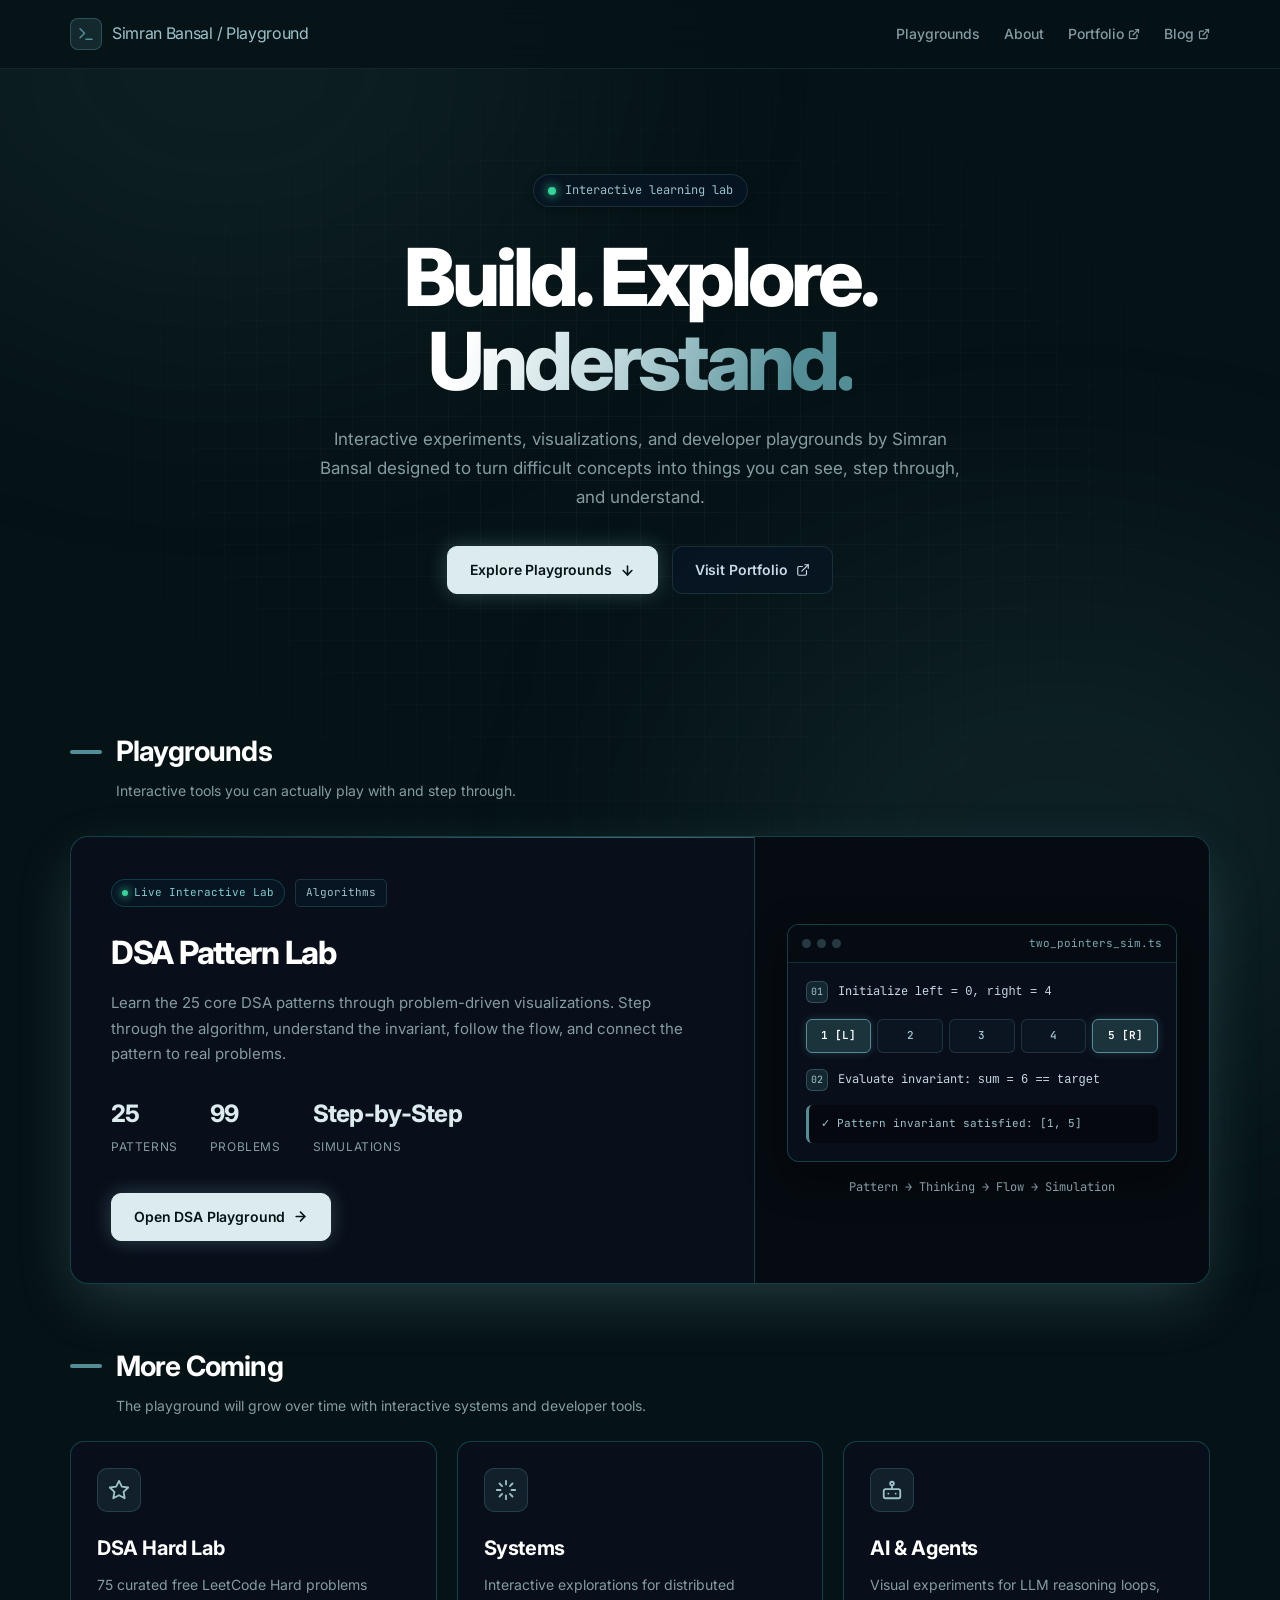
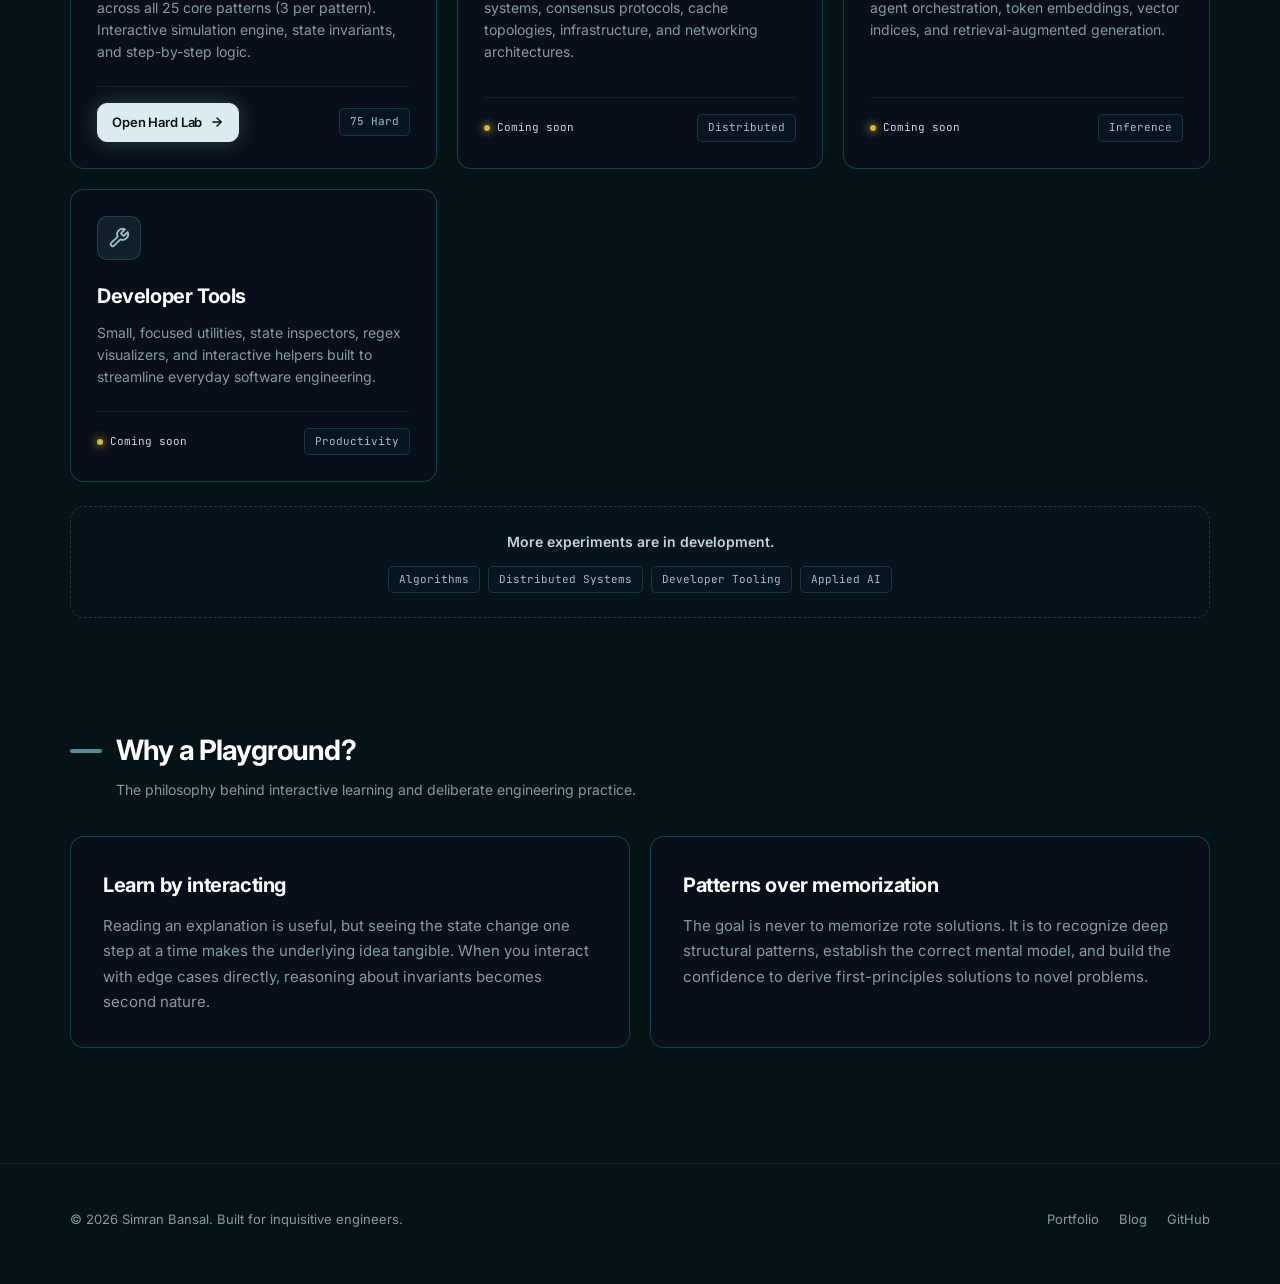
==== commit 4e07b4e8: "feat: add DSA Super Hard interactive lab with 75 free LeetCode Hard problems across 25 patterns" ====
--- a/index.html
+++ b/index.html
@@ -216,6 +216,35 @@
         </div>
 
         <div class="cards-grid">
+          <!-- Hard DSA Lab Card -->
+          <div class="tilt-wrap" data-tilt>
+            <div class="tilt-inner">
+              <article class="card">
+                <div>
+                  <div class="card-icon-wrap">
+                    <svg width="22" height="22" viewBox="0 0 24 24" fill="none" stroke="currentColor" stroke-width="2"
+                      stroke-linecap="round" stroke-linejoin="round">
+                      <polygon points="12 2 15.09 8.26 22 9.27 17 14.14 18.18 21.02 12 17.77 5.82 21.02 7 14.14 2 9.27 8.91 8.26 12 2"></polygon>
+                    </svg>
+                  </div>
+                  <h3>DSA Hard Lab</h3>
+                  <p>75 curated free LeetCode Hard problems across all 25 core patterns (3 per pattern). Interactive simulation engine, state invariants, and step-by-step logic.</p>
+                </div>
+                <div class="card-footer">
+                  <a class="btn btn-primary" href="./dsa_25_patterns_hard_interactive.html" style="padding: 8px 14px; font-size: 13px;">
+                    <span>Open Hard Lab</span>
+                    <svg width="14" height="14" viewBox="0 0 24 24" fill="none" stroke="currentColor" stroke-width="2.5"
+                      stroke-linecap="round" stroke-linejoin="round">
+                      <line x1="5" y1="12" x2="19" y2="12"></line>
+                      <polyline points="12 5 19 12 12 19"></polyline>
+                    </svg>
+                  </a>
+                  <span class="tag-mono">75 Hard</span>
+                </div>
+              </article>
+            </div>
+          </div>
+
           <!-- Systems Card -->
           <div class="tilt-wrap" data-tilt>
             <div class="tilt-inner">
--- a/css/main.css
+++ b/css/main.css
@@ -486,6 +486,24 @@
   flex-grow: 1;
 }
 
+.card ol {
+  margin: 12px 0 14px 28px;
+  padding-left: 6px;
+}
+
+.card ol li {
+  margin-bottom: 8px;
+  line-height: 1.65;
+  color: #cbd5e1;
+  font-size: 14px;
+}
+
+.card strong,
+.card b {
+  color: #ffffff;
+  font-weight: 600;
+}
+
 .card-footer {
   display: flex;
   align-items: center;
